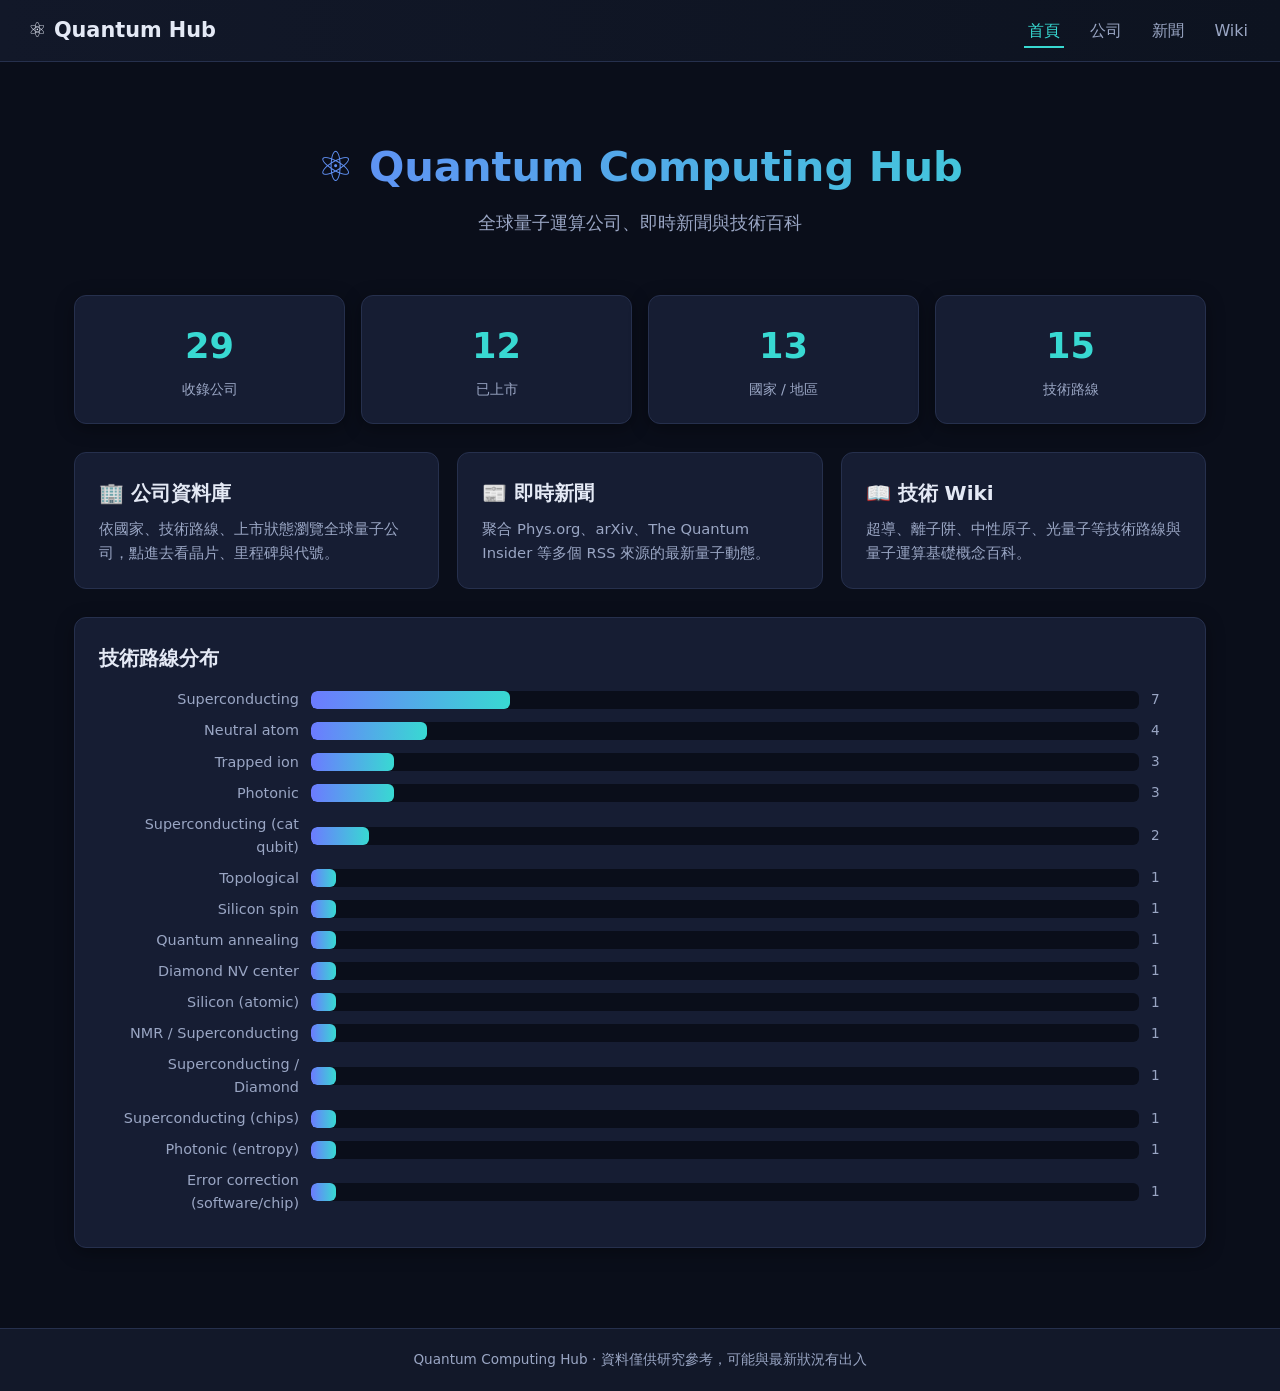
==== index.html @ bb1773c5 "Quantum Study Hub" ====
<!DOCTYPE html>
<html lang="zh-Hant">
<head>
  <meta charset="UTF-8">
  <meta name="viewport" content="width=device-width, initial-scale=1.0">
  <title>Quantum Hub — 首頁</title>
  <link rel="stylesheet" href="css/style.css">
</head>
<body data-page="home">
  <main class="container">
    <section class="hero">
      <h1>⚛ Quantum Computing Hub</h1>
      <p>全球量子運算公司、即時新聞與技術百科</p>
    </section>

    <section class="stat-grid">
      <div class="stat-card"><div class="stat-num" id="stat-total">–</div><div class="stat-label">收錄公司</div></div>
      <div class="stat-card"><div class="stat-num" id="stat-public">–</div><div class="stat-label">已上市</div></div>
      <div class="stat-card"><div class="stat-num" id="stat-countries">–</div><div class="stat-label">國家 / 地區</div></div>
      <div class="stat-card"><div class="stat-num" id="stat-tech">–</div><div class="stat-label">技術路線</div></div>
    </section>

    <section class="card-row">
      <a href="companies.html" class="nav-card">
        <h2>🏢 公司資料庫</h2>
        <p>依國家、技術路線、上市狀態瀏覽全球量子公司，點進去看晶片、里程碑與代號。</p>
      </a>
      <a href="news.html" class="nav-card">
        <h2>📰 即時新聞</h2>
        <p>聚合 Phys.org、arXiv、The Quantum Insider 等多個 RSS 來源的最新量子動態。</p>
      </a>
      <a href="wiki.html" class="nav-card">
        <h2>📖 技術 Wiki</h2>
        <p>超導、離子阱、中性原子、光量子等技術路線與量子運算基礎概念百科。</p>
      </a>
    </section>

    <section class="panel">
      <h2>技術路線分布</h2>
      <div class="tech-bars" id="tech-bars"></div>
    </section>
  </main>

  <script src="js/common.js"></script>
  <script src="js/index.js"></script>
</body>
</html>
---- css/style.css ----
:root {
  --bg:        #0a0e1a;
  --bg-soft:   #121829;
  --bg-card:   #161d33;
  --border:    #26304d;
  --text:      #e4e9f5;
  --text-dim:  #9aa6c4;
  --accent:    #6c7bff;
  --accent-2:  #38d9d2;
  --public:    #38d98b;
  --private:   #8a93ad;
  --shadow:    0 4px 18px rgba(0,0,0,.35);
}

* { box-sizing: border-box; margin: 0; padding: 0; }

body {
  font-family: "Segoe UI", "Microsoft JhengHei", system-ui, sans-serif;
  background: var(--bg);
  color: var(--text);
  line-height: 1.6;
  min-height: 100vh;
  display: flex;
  flex-direction: column;
}

a { color: var(--accent-2); text-decoration: none; }
a:hover { text-decoration: underline; }

/* ── Navbar ── */
.navbar {
  display: flex; align-items: center; justify-content: space-between;
  padding: 14px 28px;
  background: linear-gradient(90deg, #121829, #0d1320);
  border-bottom: 1px solid var(--border);
  position: sticky; top: 0; z-index: 50;
}
.brand { font-size: 1.3rem; font-weight: 700; color: var(--text); }
.brand:hover { text-decoration: none; color: var(--accent-2); }
.nav-links a {
  color: var(--text-dim); margin-left: 22px; font-weight: 500;
  padding: 6px 4px; border-bottom: 2px solid transparent;
}
.nav-links a:hover { color: var(--text); text-decoration: none; }
.nav-links a.on { color: var(--accent-2); border-bottom-color: var(--accent-2); }

/* ── Layout ── */
.container { flex: 1; width: 100%; max-width: 1180px; margin: 0 auto; padding: 32px 24px 60px; }
.footer {
  text-align: center; padding: 20px; color: var(--text-dim);
  font-size: .85rem; border-top: 1px solid var(--border); background: var(--bg-soft);
}
.page-title { font-size: 1.8rem; margin-bottom: 20px; }
.back-link { display: inline-block; margin-bottom: 18px; color: var(--text-dim); }

/* ── Hero / home ── */
.hero { text-align: center; padding: 40px 0 30px; }
.hero h1 {
  font-size: 2.6rem;
  background: linear-gradient(90deg, var(--accent), var(--accent-2));
  -webkit-background-clip: text; background-clip: text; -webkit-text-fill-color: transparent;
}
.hero p { color: var(--text-dim); font-size: 1.1rem; margin-top: 8px; }

.stat-grid {
  display: grid; grid-template-columns: repeat(4, 1fr); gap: 16px; margin: 28px 0;
}
.stat-card {
  background: var(--bg-card); border: 1px solid var(--border); border-radius: 12px;
  padding: 22px; text-align: center; box-shadow: var(--shadow);
}
.stat-num {
  font-size: 2.2rem; font-weight: 700; color: var(--accent-2);
}
.stat-label { color: var(--text-dim); font-size: .9rem; margin-top: 4px; }

.card-row {
  display: grid; grid-template-columns: repeat(3, 1fr); gap: 18px; margin: 28px 0;
}
.nav-card {
  background: var(--bg-card); border: 1px solid var(--border); border-radius: 12px;
  padding: 24px; color: var(--text); transition: transform .15s, border-color .15s;
}
.nav-card:hover { transform: translateY(-4px); border-color: var(--accent); text-decoration: none; }
.nav-card h2 { margin-bottom: 8px; font-size: 1.25rem; }
.nav-card p { color: var(--text-dim); font-size: .92rem; }

/* ── Panels ── */
.panel {
  background: var(--bg-card); border: 1px solid var(--border); border-radius: 12px;
  padding: 24px; margin: 20px 0; box-shadow: var(--shadow);
}
.panel h2 { font-size: 1.25rem; margin-bottom: 14px; color: var(--text); }

/* ── Tech bars ── */
.tech-bar-row { display: flex; align-items: center; gap: 12px; margin: 8px 0; }
.tech-bar-label { width: 200px; font-size: .9rem; color: var(--text-dim); text-align: right; }
.tech-bar-track { flex: 1; background: var(--bg); border-radius: 6px; height: 18px; overflow: hidden; }
.tech-bar-fill {
  height: 100%; border-radius: 6px;
  background: linear-gradient(90deg, var(--accent), var(--accent-2));
}
.tech-bar-count { width: 30px; font-size: .85rem; color: var(--text-dim); }

/* ── Filters ── */
.filters { display: flex; gap: 12px; flex-wrap: wrap; margin-bottom: 16px; }
.filters input, .filters select {
  background: var(--bg-card); border: 1px solid var(--border); color: var(--text);
  padding: 10px 14px; border-radius: 8px; font-size: .92rem;
}
.filters input { flex: 1; min-width: 220px; }
.filters input::placeholder { color: var(--text-dim); }
.filters select { cursor: pointer; }
.count-line { color: var(--text-dim); font-size: .88rem; margin-bottom: 14px; }
.count-line span { color: var(--accent-2); font-weight: 700; }

/* ── Company grid ── */
.company-grid {
  display: grid; grid-template-columns: repeat(auto-fill, minmax(280px, 1fr)); gap: 16px;
}
.company-card {
  background: var(--bg-card); border: 1px solid var(--border); border-radius: 12px;
  padding: 18px; color: var(--text); display: flex; flex-direction: column;
  transition: transform .15s, border-color .15s;
}
.company-card:hover { transform: translateY(-3px); border-color: var(--accent); text-decoration: none; }
.cc-head { display: flex; align-items: center; gap: 8px; margin-bottom: 6px; }
.cc-flag { font-size: 1.3rem; }
.cc-name { font-weight: 700; font-size: 1.08rem; }
.cc-tech {
  display: inline-block; font-size: .78rem; color: var(--accent-2);
  background: rgba(56,217,210,.1); padding: 2px 8px; border-radius: 5px; margin-bottom: 8px;
  width: fit-content;
}
.cc-summary { color: var(--text-dim); font-size: .88rem; flex: 1; }
.cc-foot { display: flex; align-items: center; justify-content: space-between; margin-top: 12px; }
.cc-country { color: var(--text-dim); font-size: .85rem; }

/* ── Badges ── */
.badge { font-size: .75rem; padding: 3px 9px; border-radius: 20px; font-weight: 600; }
.badge.big { font-size: .9rem; padding: 6px 14px; }
.badge-public { background: rgba(56,217,139,.15); color: var(--public); border: 1px solid rgba(56,217,139,.4); }
.badge-private { background: rgba(138,147,173,.12); color: var(--private); border: 1px solid rgba(138,147,173,.3); }
.empty-msg { text-align: center; color: var(--text-dim); padding: 40px; }

/* ── Company detail ── */
.detail-header { display: flex; align-items: center; justify-content: space-between; gap: 16px; flex-wrap: wrap; }
.dh-title { display: flex; align-items: center; gap: 12px; }
.dh-flag { font-size: 2rem; }
.detail-header h1 { font-size: 2rem; }
.detail-meta {
  display: grid; grid-template-columns: repeat(auto-fit, minmax(200px, 1fr));
  gap: 12px; margin: 22px 0 16px;
}
.meta-item {
  background: var(--bg-card); border: 1px solid var(--border); border-radius: 10px; padding: 12px 16px;
}
.meta-k { display: block; color: var(--text-dim); font-size: .78rem; margin-bottom: 3px; }
.meta-v { font-weight: 600; word-break: break-all; }
.detail-tags { display: flex; gap: 8px; flex-wrap: wrap; margin-bottom: 8px; }
.tag {
  background: rgba(108,123,255,.12); color: var(--accent); border: 1px solid rgba(108,123,255,.35);
  font-size: .8rem; padding: 4px 11px; border-radius: 20px;
}
.tag-link:hover { background: rgba(108,123,255,.25); text-decoration: none; }
.detail-desc { color: var(--text); }
.detail-cols { display: grid; grid-template-columns: 1fr 1fr; gap: 18px; }
.chip-list, .timeline { list-style: none; }
.chip-list li {
  background: var(--bg); border-left: 3px solid var(--accent-2);
  padding: 8px 14px; margin: 6px 0; border-radius: 0 6px 6px 0; font-size: .9rem;
}
.timeline li {
  padding: 8px 0 8px 20px; position: relative; color: var(--text-dim); font-size: .9rem;
  border-left: 2px solid var(--border); margin-left: 6px;
}
.timeline li::before {
  content: ""; position: absolute; left: -7px; top: 14px;
  width: 11px; height: 11px; border-radius: 50%; background: var(--accent);
}

/* ── News ── */
.news-head { display: flex; align-items: center; justify-content: space-between; }
.news-sub { color: var(--text-dim); font-size: .9rem; margin: 4px 0 16px; }
.btn {
  background: var(--accent); color: #fff; border: none; padding: 9px 18px;
  border-radius: 8px; cursor: pointer; font-size: .9rem; font-weight: 600;
}
.btn:hover { background: #5867e8; }
.news-status { color: var(--text-dim); font-size: .85rem; margin-bottom: 14px; }
.news-list { display: flex; flex-direction: column; gap: 12px; }
.news-item {
  background: var(--bg-card); border: 1px solid var(--border); border-radius: 10px;
  padding: 16px 18px; color: var(--text); transition: border-color .15s;
}
.news-item:hover { border-color: var(--accent); text-decoration: none; }
.news-item-top { display: flex; justify-content: space-between; gap: 10px; margin-bottom: 6px; }
.news-source { color: var(--accent-2); font-size: .78rem; font-weight: 600; }
.news-date { color: var(--text-dim); font-size: .78rem; }
.news-title { font-size: 1.05rem; margin-bottom: 4px; }
.news-summary { color: var(--text-dim); font-size: .88rem; }

/* ── Wiki ── */
.wiki-grid {
  display: grid; grid-template-columns: repeat(auto-fill, minmax(240px, 1fr)); gap: 14px;
}
.wiki-card {
  background: var(--bg); border: 1px solid var(--border); border-radius: 10px;
  padding: 16px; color: var(--text); transition: transform .15s, border-color .15s;
}
.wiki-card:hover { transform: translateY(-3px); border-color: var(--accent-2); text-decoration: none; }
.wiki-card h3 { font-size: 1.05rem; margin-bottom: 6px; }
.wiki-card p { color: var(--text-dim); font-size: .85rem; }

.wiki-article { max-width: 760px; }
.wiki-article h1 { font-size: 2rem; margin-bottom: 8px; }
.wiki-summary { color: var(--accent-2); font-size: 1.05rem; margin-bottom: 20px; font-style: italic; }
.wiki-article h2 { font-size: 1.3rem; margin: 24px 0 8px; color: var(--text); border-left: 4px solid var(--accent); padding-left: 12px; }
.wiki-article p { color: var(--text); margin: 10px 0; }
.related { margin-top: 36px; padding-top: 20px; border-top: 1px solid var(--border); }
.related h3 { margin-bottom: 12px; }
.related-links { display: flex; gap: 8px; flex-wrap: wrap; }

/* ── Responsive ── */
@media (max-width: 800px) {
  .stat-grid { grid-template-columns: repeat(2, 1fr); }
  .card-row { grid-template-columns: 1fr; }
  .detail-cols { grid-template-columns: 1fr; }
  .tech-bar-label { width: 110px; }
  .nav-links a { margin-left: 14px; }
}
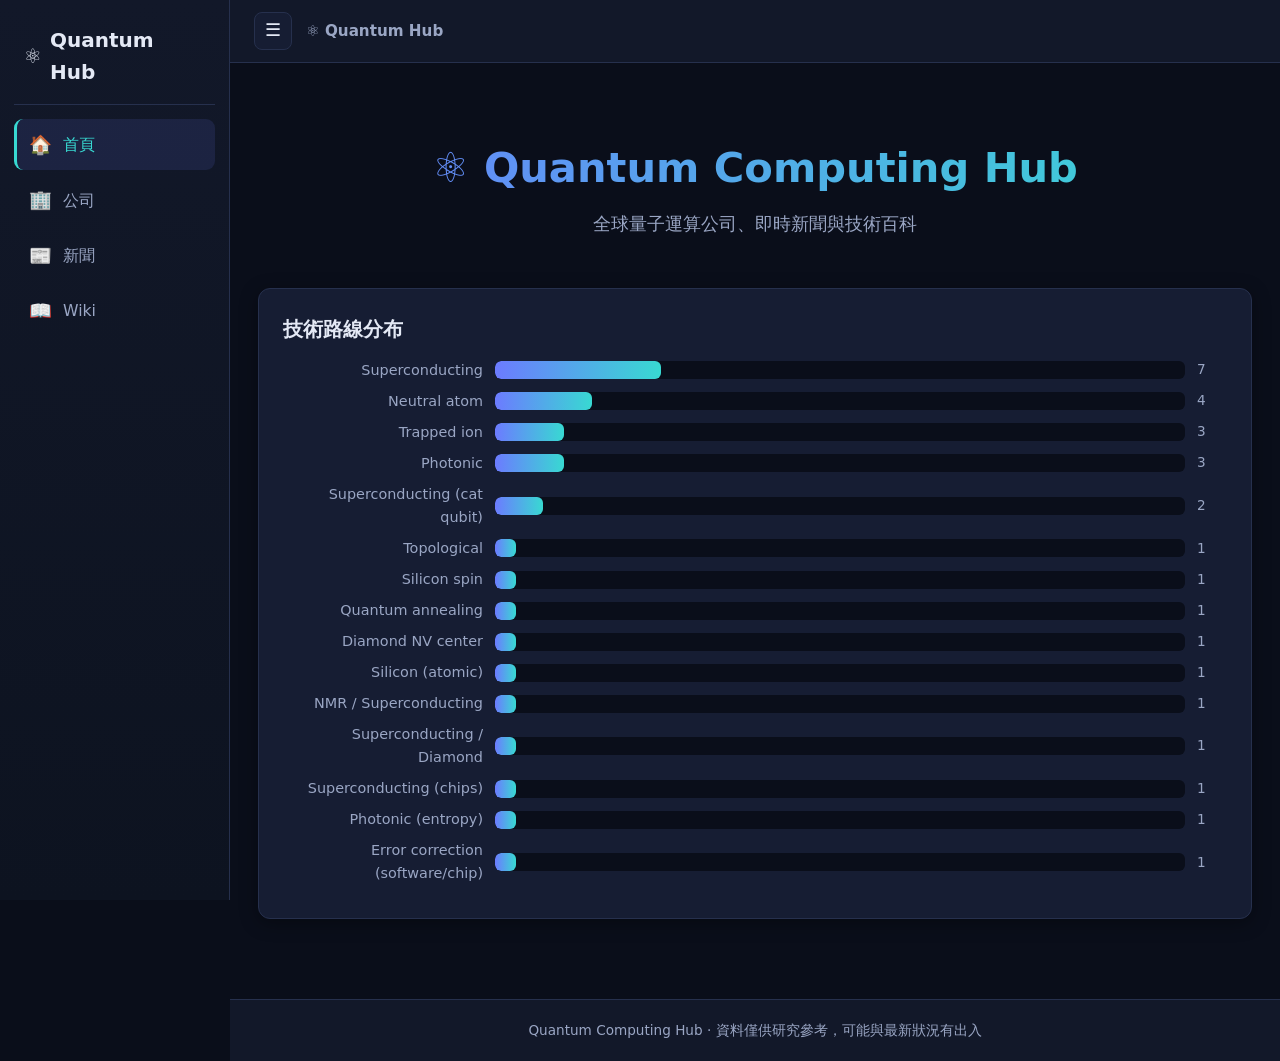
==== commit 4392353c: "UI: 改為左側可收合側邊欄版型，移除首頁統計列" ====
--- a/index.html
+++ b/index.html
@@ -13,28 +13,6 @@
       <p>全球量子運算公司、即時新聞與技術百科</p>
     </section>
 
-    <section class="stat-grid">
-      <div class="stat-card"><div class="stat-num" id="stat-total">–</div><div class="stat-label">收錄公司</div></div>
-      <div class="stat-card"><div class="stat-num" id="stat-public">–</div><div class="stat-label">已上市</div></div>
-      <div class="stat-card"><div class="stat-num" id="stat-countries">–</div><div class="stat-label">國家 / 地區</div></div>
-      <div class="stat-card"><div class="stat-num" id="stat-tech">–</div><div class="stat-label">技術路線</div></div>
-    </section>
-
-    <section class="card-row">
-      <a href="companies.html" class="nav-card">
-        <h2>🏢 公司資料庫</h2>
-        <p>依國家、技術路線、上市狀態瀏覽全球量子公司，點進去看晶片、里程碑與代號。</p>
-      </a>
-      <a href="news.html" class="nav-card">
-        <h2>📰 即時新聞</h2>
-        <p>聚合 Phys.org、arXiv、The Quantum Insider 等多個 RSS 來源的最新量子動態。</p>
-      </a>
-      <a href="wiki.html" class="nav-card">
-        <h2>📖 技術 Wiki</h2>
-        <p>超導、離子阱、中性原子、光量子等技術路線與量子運算基礎概念百科。</p>
-      </a>
-    </section>
-
     <section class="panel">
       <h2>技術路線分布</h2>
       <div class="tech-bars" id="tech-bars"></div>
--- a/css/style.css
+++ b/css/style.css
@@ -27,29 +27,72 @@
 a { color: var(--accent-2); text-decoration: none; }
 a:hover { text-decoration: underline; }
 
-/* ── Navbar ── */
-.navbar {
-  display: flex; align-items: center; justify-content: space-between;
-  padding: 14px 28px;
-  background: linear-gradient(90deg, #121829, #0d1320);
+/* ── Sidebar layout ── */
+:root { --side-w: 230px; }
+
+.sidebar {
+  position: fixed; left: 0; top: 0; width: var(--side-w); height: 100vh;
+  background: linear-gradient(180deg, #121829, #0d1320);
+  border-right: 1px solid var(--border);
+  display: flex; flex-direction: column; gap: 6px;
+  padding: 18px 14px; z-index: 60;
+  transition: transform .22s ease;
+}
+.sidebar .brand {
+  font-size: 1.25rem; font-weight: 700; color: var(--text);
+  padding: 6px 10px 16px; display: flex; align-items: center; gap: 8px;
+  border-bottom: 1px solid var(--border); margin-bottom: 8px;
+}
+.sidebar .brand:hover { text-decoration: none; color: var(--accent-2); }
+.side-nav { display: flex; flex-direction: column; gap: 4px; }
+.side-link {
+  display: flex; align-items: center; gap: 12px;
+  padding: 11px 12px; border-radius: 9px;
+  color: var(--text-dim); font-weight: 500; font-size: .98rem;
+  border-left: 3px solid transparent;
+}
+.side-link:hover { background: var(--bg-card); color: var(--text); text-decoration: none; }
+.side-link.on {
+  background: rgba(108,123,255,.12); color: var(--accent-2);
+  border-left-color: var(--accent-2);
+}
+.side-icon { font-size: 1.15rem; width: 22px; text-align: center; }
+
+/* Topbar (collapse toggle) */
+.topbar {
+  display: flex; align-items: center; gap: 14px;
+  padding: 12px 24px; background: var(--bg-soft);
   border-bottom: 1px solid var(--border);
-  position: sticky; top: 0; z-index: 50;
-}
-.brand { font-size: 1.3rem; font-weight: 700; color: var(--text); }
-.brand:hover { text-decoration: none; color: var(--accent-2); }
-.nav-links a {
-  color: var(--text-dim); margin-left: 22px; font-weight: 500;
-  padding: 6px 4px; border-bottom: 2px solid transparent;
-}
-.nav-links a:hover { color: var(--text); text-decoration: none; }
-.nav-links a.on { color: var(--accent-2); border-bottom-color: var(--accent-2); }
-
-/* ── Layout ── */
-.container { flex: 1; width: 100%; max-width: 1180px; margin: 0 auto; padding: 32px 24px 60px; }
+  position: sticky; top: 0; z-index: 40;
+}
+.side-toggle {
+  background: var(--bg-card); border: 1px solid var(--border); color: var(--text);
+  width: 38px; height: 38px; border-radius: 8px; cursor: pointer;
+  font-size: 1.1rem; line-height: 1; display: flex; align-items: center; justify-content: center;
+}
+.side-toggle:hover { border-color: var(--accent); color: var(--accent-2); }
+.topbar-title { font-weight: 700; color: var(--text); font-size: 1.05rem; }
+
+.side-backdrop {
+  position: fixed; inset: 0; background: rgba(0,0,0,.5);
+  z-index: 55; opacity: 0; pointer-events: none; transition: opacity .2s;
+}
+
+/* ── Main wrapper / layout ── */
+.main-wrap {
+  margin-left: var(--side-w); min-height: 100vh;
+  display: flex; flex-direction: column;
+  transition: margin-left .22s ease;
+}
+.container { flex: 1; width: 100%; max-width: 1180px; margin: 0 auto; padding: 32px 28px 60px; }
 .footer {
   text-align: center; padding: 20px; color: var(--text-dim);
   font-size: .85rem; border-top: 1px solid var(--border); background: var(--bg-soft);
 }
+
+/* Collapsed (desktop): slide sidebar out, expand content */
+body.sidebar-collapsed .sidebar { transform: translateX(calc(-1 * var(--side-w))); }
+body.sidebar-collapsed .main-wrap { margin-left: 0; }
 .page-title { font-size: 1.8rem; margin-bottom: 20px; }
 .back-link { display: inline-block; margin-bottom: 18px; color: var(--text-dim); }
 
@@ -222,10 +265,20 @@
 .related-links { display: flex; gap: 8px; flex-wrap: wrap; }
 
 /* ── Responsive ── */
-@media (max-width: 800px) {
+@media (max-width: 820px) {
+  /* Sidebar becomes an overlay drawer, hidden by default */
+  .sidebar { transform: translateX(calc(-1 * var(--side-w))); }
+  .main-wrap { margin-left: 0; }
+  body.sidebar-open .sidebar { transform: translateX(0); }
+  body.sidebar-open .side-backdrop { opacity: 1; pointer-events: auto; }
+
   .stat-grid { grid-template-columns: repeat(2, 1fr); }
   .card-row { grid-template-columns: 1fr; }
   .detail-cols { grid-template-columns: 1fr; }
   .tech-bar-label { width: 110px; }
-  .nav-links a { margin-left: 14px; }
-}
+}
+
+/* On wide screens the topbar title is a bit redundant; keep it subtle */
+@media (min-width: 821px) {
+  .topbar-title { color: var(--text-dim); font-weight: 600; font-size: .95rem; }
+}
